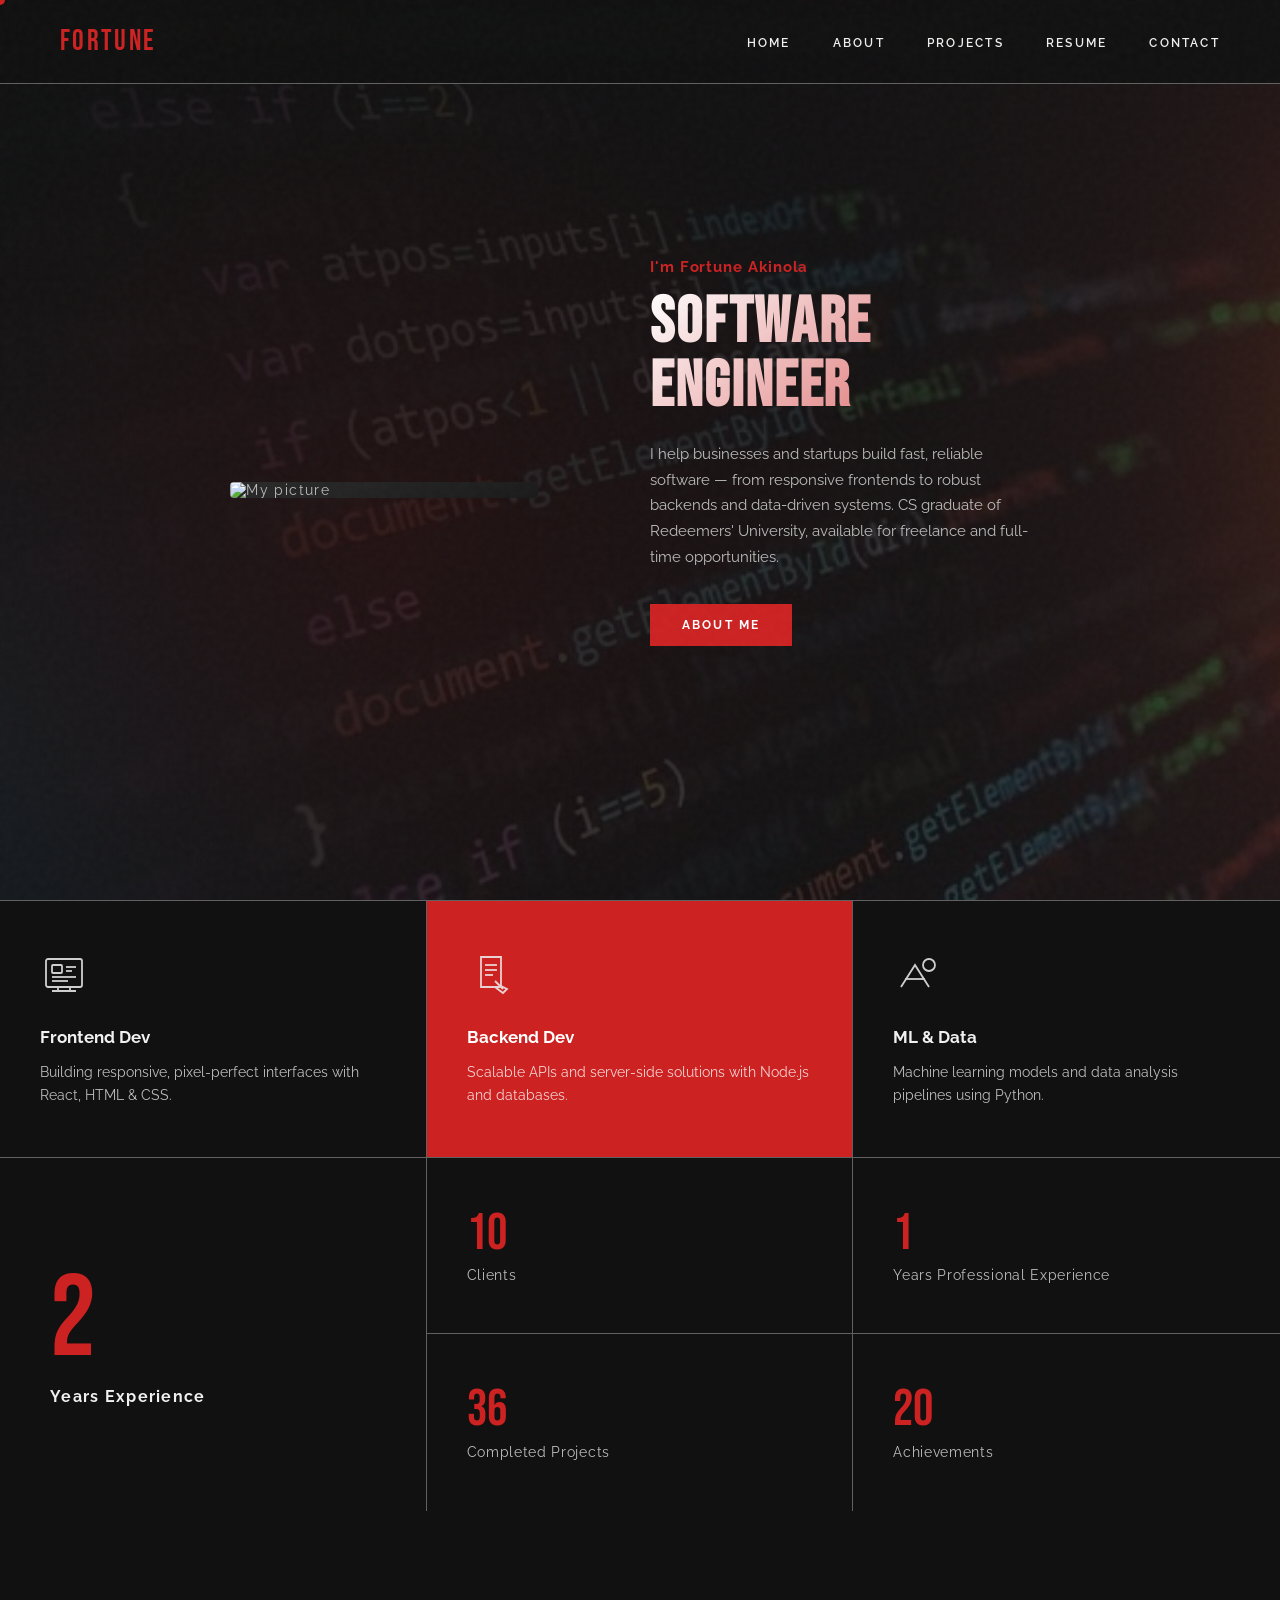
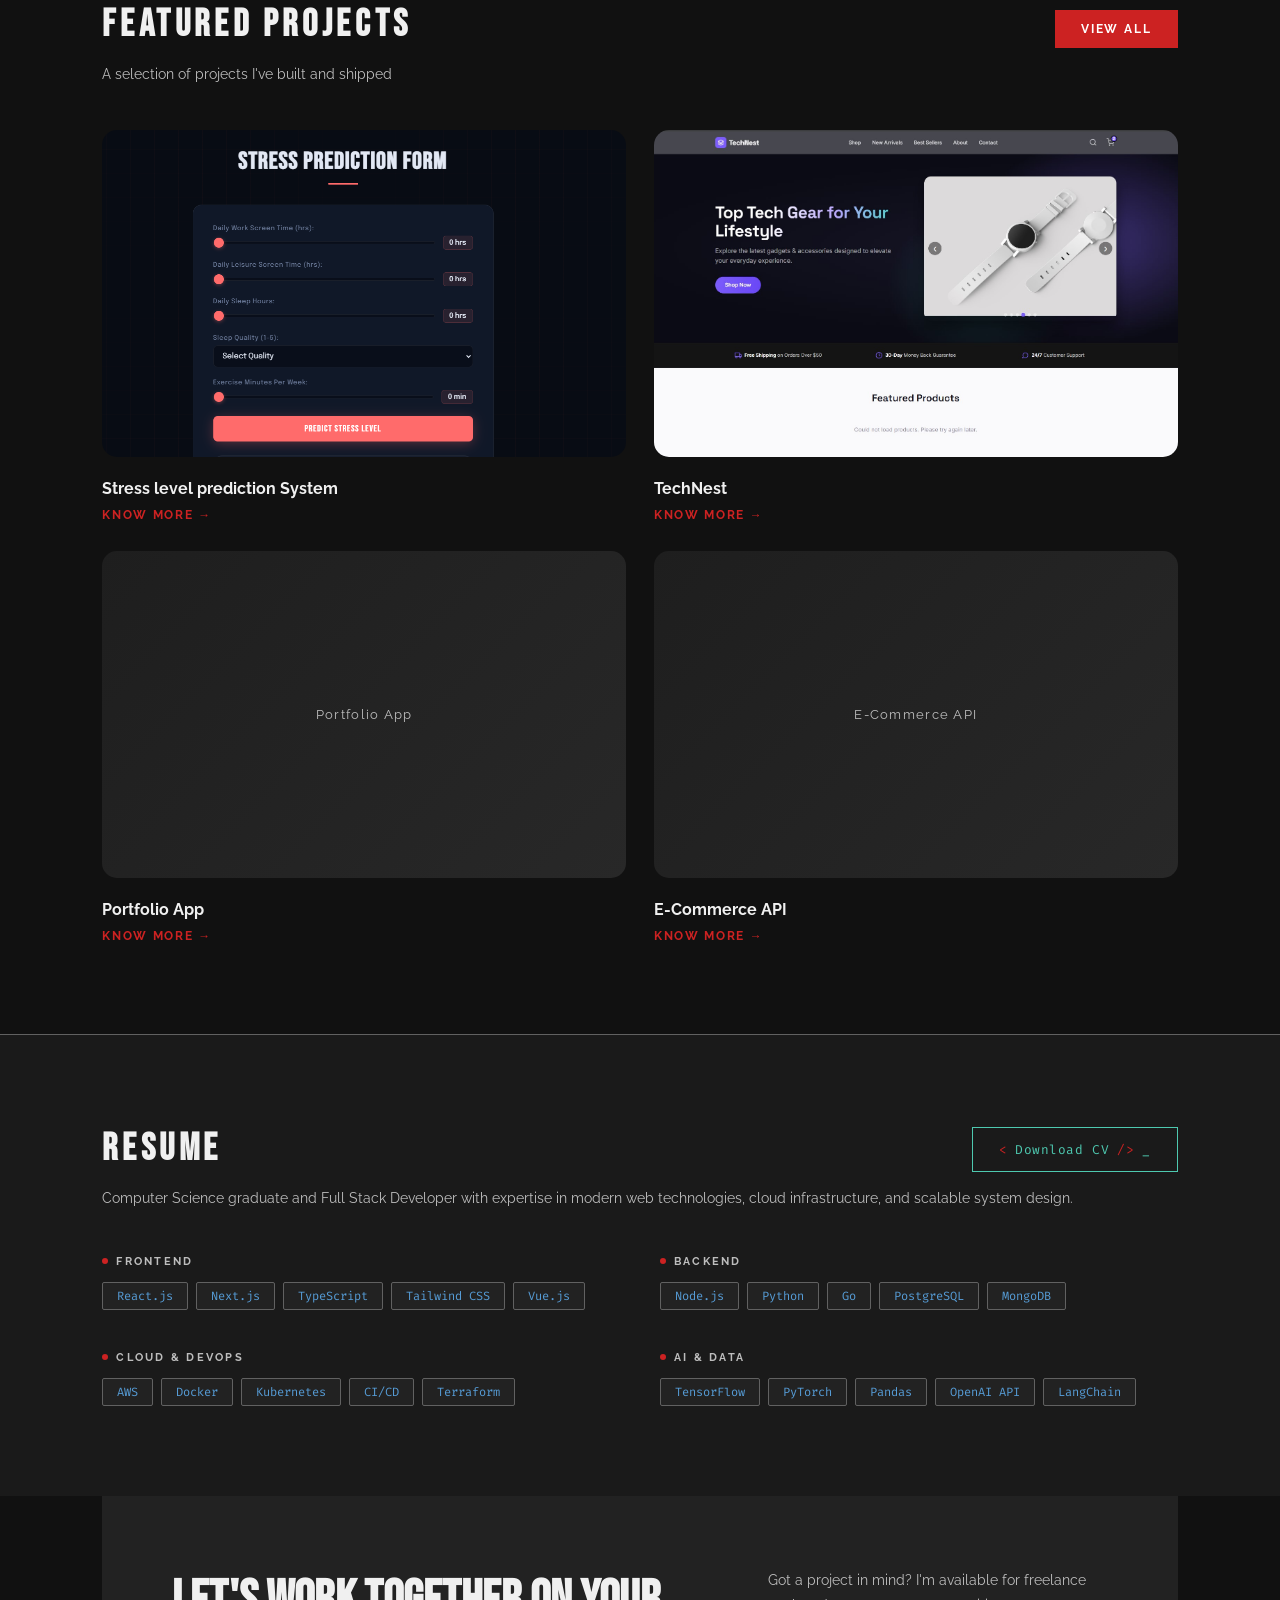
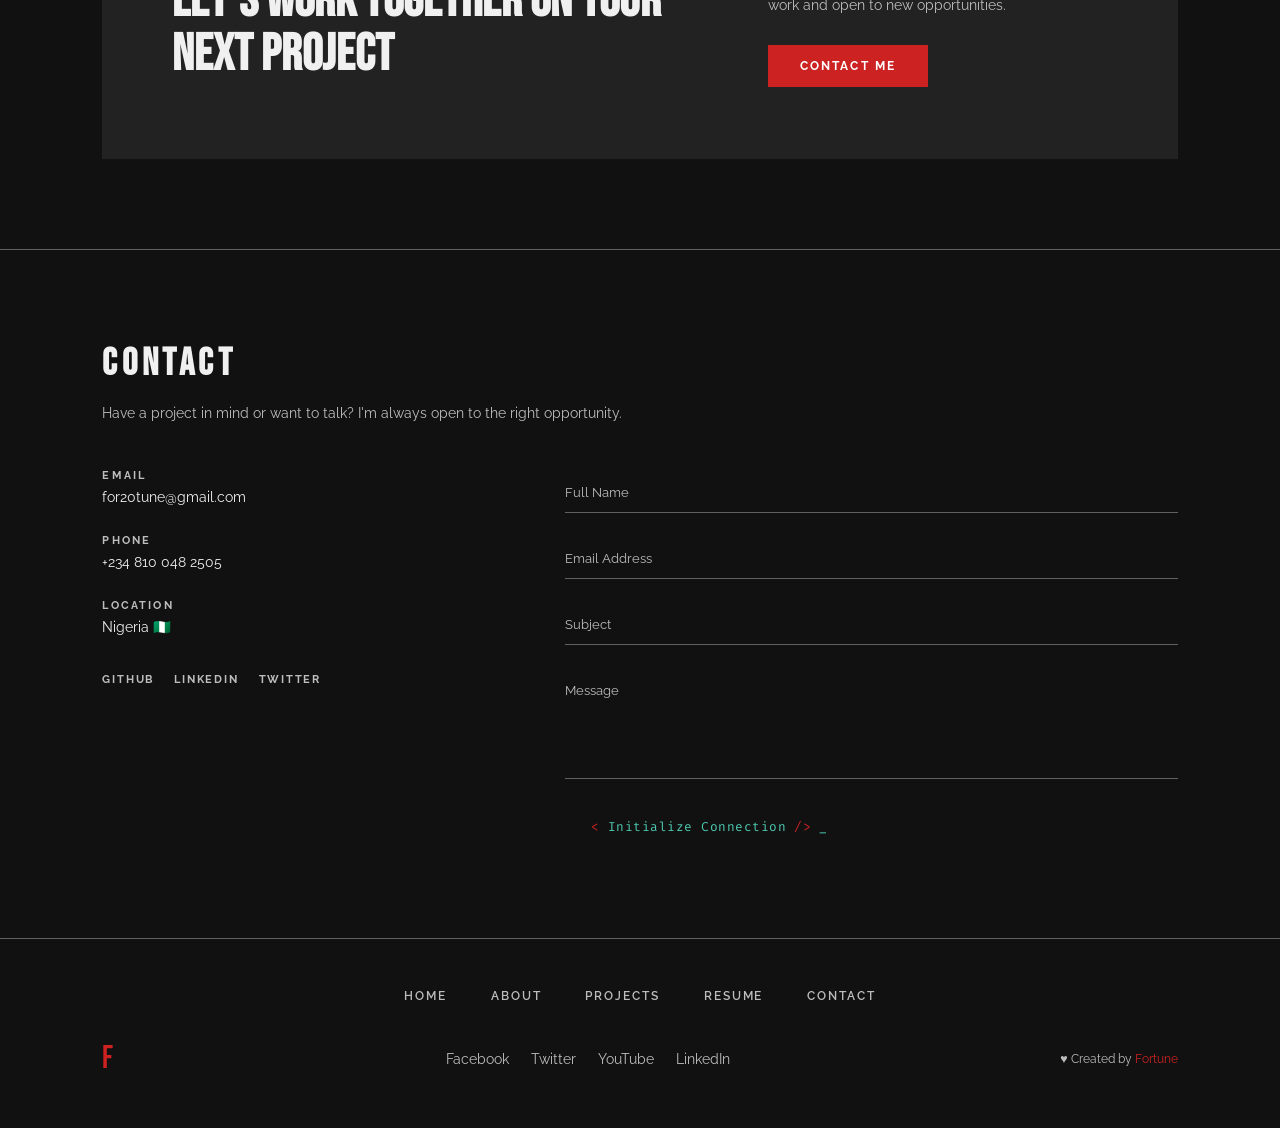
==== Fortune portfolio/index.html @ de94330f "Add files via upload" ====
<!DOCTYPE html>
<html lang="en">
<head>
<meta charset="UTF-8" />
<meta name="viewport" content="width=device-width, initial-scale=1.0"/>
<title>Fortune Akinola – Software Engineer</title>
<link href="https://fonts.googleapis.com/css2?family=Bebas+Neue&family=Raleway:wght@300;400;600;700&family=Fira+Code:wght@400;500&display=swap" rel="stylesheet"/>
<link rel="stylesheet" href="portfolio.css">
</head>
<body>
<!--
  <div id="loadingScreen">
  <div class="loader-content">
    <div class="loader-logo">FORTUNE </div>
    <div class="loader-bar-track">
      <div class="loader-bar-fill" id="loaderFill"></div>
    </div>
    <p class="loader-text" id="loaderText">...</p>
  </div>
</div> -->

<!-- CURSOR DOT -->
<div class="cursor-dot" id="cursor"></div>

<!-- SCROLL PROGRESS BAR -->
<div class="scroll-bar" id="scrollBar"></div>

<!-- NAV -->
<nav id="navbar">
  <div class="nav-logo">Fortune</div>
  <div class="nav-links">
    <a href="#home">Home</a>
    <a href="#services">About</a>
    <a href="#projects">Projects</a>
    <a href="#resume">Resume</a>
    <a href="#contact">Contact</a>
  </div>
  <button class="hamburger" id="hamburger" aria-label="Toggle menu">
    <span></span><span></span><span></span>
  </button>
</nav>

<!-- MOBILE MENU -->
<div class="mobile-menu" id="mobileMenu">
  <a href="#home" class="mobile-link">Home</a>
  <a href="#services" class="mobile-link">About</a>
  <a href="#projects" class="mobile-link">Projects</a>
  <a href="#resume" class="mobile-link">Resume</a>
  <a href="#contact" class="mobile-link">Contact</a>
</div>

<!-- HERO -->
<section id="home">
  <div class="hero-img">
    <div class="hero-placeholder"><img src="./img/3c3dfe66-4c50-41db-a8a4-126d1aa1d806.jfif" alt="My picture"></div>
  </div>
  <div class="hero-text">
    <p class="greeting">I'm Fortune Akinola</p>
    <h1>Software<br>Engineer</h1>
    <p>I help businesses and startups build fast, reliable software — from responsive frontends to robust backends and data-driven systems. 
      CS graduate of Redeemers' University, available for freelance and full-time opportunities.</p>
    <a href="#services" class="btn">About Me</a>
  </div>
</section>

<!-- SERVICES -->
<section id="services">
  <div class="service-card">
    <svg class="service-icon" viewBox="0 0 48 48" fill="none" stroke="currentColor" stroke-width="1.8">
      <rect x="6" y="8" width="36" height="28" rx="2"/>
      <rect x="12" y="14" width="10" height="8" rx="1"/>
      <line x1="26" y1="16" x2="36" y2="16"/>
      <line x1="26" y1="20" x2="32" y2="20"/>
      <line x1="12" y1="26" x2="36" y2="26"/>
      <line x1="12" y1="30" x2="28" y2="30"/>
      <path d="M18 36 L18 40 M30 36 L30 40 M12 40 L36 40"/>
    </svg>
    <p class="service-title">Frontend Dev</p>
    <p class="service-desc">Building responsive, pixel-perfect interfaces with React, HTML & CSS.</p>
  </div>
  <div class="service-card active">
    <svg class="service-icon" viewBox="0 0 48 48" fill="none" stroke="currentColor" stroke-width="1.8">
      <path d="M14 6 L34 6 L34 36 L14 36 Z"/>
      <line x1="18" y1="14" x2="30" y2="14"/>
      <line x1="18" y1="19" x2="30" y2="19"/>
      <line x1="18" y1="24" x2="26" y2="24"/>
      <path d="M28 30 L36 38 M32 34 L40 38 L36 42 L28 36"/>
    </svg>
    <p class="service-title">Backend Dev</p>
    <p class="service-desc">Scalable APIs and server-side solutions with Node.js and databases.</p>
  </div>
  <div class="service-card">
    <svg class="service-icon" viewBox="0 0 48 48" fill="none" stroke="currentColor" stroke-width="1.8">
      <path d="M8 36 L22 14 L36 36"/>
      <line x1="12" y1="28" x2="32" y2="28"/>
      <circle cx="36" cy="14" r="6"/>
    </svg>
    <p class="service-title">ML & Data</p>
    <p class="service-desc">Machine learning models and data analysis pipelines using Python.</p>
  </div>
</section>

<!-- STATS -->
<section id="stats">
  <div class="stat-big">
    <span class="num counter" data-target="3">0</span>
    <span class="label">Years Experience</span>
  </div>
  <div class="stat-grid">
    <div class="stat-item"><span class="num counter" data-target="15">0</span><p class="label">Clients</p></div>
    <div class="stat-item"><span class="num counter" data-target="2">0</span><p class="label">Years Professional Experience</p></div>
    <div class="stat-item"><span class="num counter" data-target="55">0</span><p class="label">Completed Projects</p></div>
    <div class="stat-item"><span class="num counter" data-target="30">0</span><p class="label">Achievements</p></div>
  </div>
</section>

<!-- PROJECTS -->
<section id="projects">
  <div class="section-header">
    <h2>Featured Projects</h2>
    <a href="projects.html" class="view-all">View All</a>
  </div>
  <p class="section-sub">A selection of projects I've built and shipped</p>

  <div class="projects-grid">
    <div class="project-card">
      <div class="project-thumb" data-tech="Html • CSS •Java Script• ML• FastAPI">
         <img src="./img/Stress level predictor scrren shot.png" alt="Student Stress Predictor screenshot">
      </div>
      <div class="project-info">
        <h3>Stress level prediction System</h3>
        <a href="https://stress-level-prediction-system.netlify.app/"
         class="know-more" target="_blank">Know More →</a>
      </div>
    </div>
    <div class="project-card">
      <div class="project-thumb" data-tech="Node.js • HTML • CSS • JavaScript">
        <img src="./img/Technest screenshot.jpg" alt="TechNest screenshot">
      </div>
      <div class="project-info">
        <h3>TechNest</h3>
        <a href="https://technest-website-replica.onrender.com" class="know-more" target="_blank">Know More →</a>
      </div>
    </div>
    <div class="project-card">
      <div class="project-thumb" data-tech="React • CSS • REST API">
        <div class="project-thumb-placeholder">Portfolio App</div>
      </div>
      <div class="project-info">
        <h3>Portfolio App</h3>
        <a href="#" class="know-more">Know More →</a>
      </div>
    </div>
    <div class="project-card">
      <div class="project-thumb" data-tech="Node.js • Express • SQL">
        <div class="project-thumb-placeholder">E-Commerce API</div>
      </div>
      <div class="project-info">
        <h3>E-Commerce API</h3>
        <a href="#" class="know-more">Know More →</a>
      </div>
    </div>
  </div>
</section>

<!-- RESUME -->
<section id="resume" class="reveal">
  <div class="resume-inner">
    <div class="section-header">
      <h2>Resume</h2>
      <a href="Fortune_Akinola_CV.pdf" download class="btn-code">
        <span class="code-bracket">&lt;</span>
        Download CV
        <span class="code-bracket">/&gt;</span>
        <span class="code-cursor">_</span>
      </a>
    </div>
    <p class="section-sub">Computer Science graduate and Full Stack Developer with expertise in modern web technologies, cloud infrastructure, and scalable system design.</p>

    <div class="skills-grid">
      <div class="skill-group">
        <h4 class="skill-group-label"><span class="skill-dot"></span> Frontend</h4>
        <div class="skill-tags">
          <span class="skill-tag">React.js</span>
          <span class="skill-tag">Next.js</span>
          <span class="skill-tag">TypeScript</span>
          <span class="skill-tag">Tailwind CSS</span>
          <span class="skill-tag">Vue.js</span>
        </div>
      </div>
      <div class="skill-group">
        <h4 class="skill-group-label"><span class="skill-dot"></span> Backend</h4>
        <div class="skill-tags">
          <span class="skill-tag">Node.js</span>
          <span class="skill-tag">Python</span>
          <span class="skill-tag">Go</span>
          <span class="skill-tag">PostgreSQL</span>
          <span class="skill-tag">MongoDB</span>
        </div>
      </div>
      <div class="skill-group">
        <h4 class="skill-group-label"><span class="skill-dot"></span> Cloud & DevOps</h4>
        <div class="skill-tags">
          <span class="skill-tag">AWS</span>
          <span class="skill-tag">Docker</span>
          <span class="skill-tag">Kubernetes</span>
          <span class="skill-tag">CI/CD</span>
          <span class="skill-tag">Terraform</span>
        </div>
      </div>
      <div class="skill-group">
        <h4 class="skill-group-label"><span class="skill-dot"></span> AI & Data</h4>
        <div class="skill-tags">
          <span class="skill-tag">TensorFlow</span>
          <span class="skill-tag">PyTorch</span>
          <span class="skill-tag">Pandas</span>
          <span class="skill-tag">OpenAI API</span>
          <span class="skill-tag">LangChain</span>
        </div>
      </div>
    </div>
  </div>
</section>

<!-- CTA -->
<section id="cta">
  <h2>Let's work together on your next project</h2>
  <div class="cta-right">
    <p>Got a project in mind? I'm available for freelance work and open to new opportunities.</p>
    <a href="#contact" class="btn">Contact Me</a>
  </div>
</section>

<!-- CONTACT -->
<section id="contact" class="reveal">
  <div class="contact-inner">
    <div class="section-header">
      <h2>Contact</h2>
    </div>
    <p class="section-sub">Have a project in mind or want to talk? I'm always open to the right opportunity.</p>

    <div class="contact-grid">

      <!-- Info side -->
      <div class="contact-info">
        <div class="contact-item">
          <span class="contact-label">Email</span>
          <a href="mailto:for20tune@gmail.com" class="contact-value">for20tune@gmail.com</a>
        </div>
        <div class="contact-item">
          <span class="contact-label">Phone</span>
          <a href="tel:+2348100482505" class="contact-value">+234 810 048 2505</a>
        </div>
        <div class="contact-item">
          <span class="contact-label">Location</span>
          <span class="contact-value">Nigeria 🇳🇬</span>
        </div>
        <div class="contact-socials">
          <a href="#" class="contact-social-link">GitHub</a>
          <a href="#" class="contact-social-link">LinkedIn</a>
          <a href="#" class="contact-social-link">Twitter</a>
        </div>
      </div>

      <!-- Form side -->
      <form id="contactForm" class="contact-form" action="https://formspree.io/f/YOUR_FORM_ID" method="POST">
        <div class="form-field">
          <input type="text" id="fname" name="name" placeholder=" " required />
          <label for="fname">Full Name</label>
        </div>
        <div class="form-field">
          <input type="email" id="femail" name="email" placeholder=" " required />
          <label for="femail">Email Address</label>
        </div>
        <div class="form-field">
          <input type="text" id="fsubject" name="subject" placeholder=" " required />
          <label for="fsubject">Subject</label>
        </div>
        <div class="form-field">
          <textarea id="fmessage" name="message" rows="5" placeholder=" " required></textarea>
          <label for="fmessage">Message</label>
        </div>
        <button type="submit" class="btn-code submit-btn">
          <span class="code-bracket">&lt;</span>
          Initialize Connection
          <span class="code-bracket">/&gt;</span>
          <span class="code-cursor">_</span>
        </button>
      </form>

    </div>
  </div>
</section>

<!-- FOOTER -->
<footer>
  <div class="footer-nav">
    <a href="#home">Home</a>
    <a href="#services">About</a>
    <a href="#projects">Projects</a>
    <a href="#resume">Resume</a>
    <a href="#contact">Contact</a>
  </div>
  <div class="footer-bottom">
    <div class="footer-logo">F</div>
    <div class="footer-social">
      <a href="#">Facebook</a>
      <a href="#">Twitter</a>
      <a href="#">YouTube</a>
      <a href="#">LinkedIn</a>
    </div>
    <p class="footer-credit">♥ Created by <span>Fortune</span></p>
  </div>
</footer>

<!-- BACK TO TOP -->
<button class="back-to-top" id="backToTop" aria-label="Back to top">↑</button>

<script src="portfolio.js"></script>
</body>
</html>
---- Fortune portfolio/portfolio.css ----
*, *::before, *::after { margin: 0; padding: 0; box-sizing: border-box; }

:root {
  --bg: #111111;
  --bg2: #1a1a1a;
  --bg3: #222222;
  --red: #cc2222;
  --red-hover: #e02222;
  --white: #f0f0f0;
  --muted: #bdbdbd;
  --border: #616161;
  --code-green: #4ec9b0;
}

html { scroll-behavior: smooth; overflow-x: hidden; }

body {
  background: var(--bg);
  color: var(--white);
  font-family: 'Raleway', sans-serif;
  overflow-x: hidden;
  cursor: none;
}

/* grain texture overlay */
body::before {
  content: ''; position: fixed; inset: 0; z-index: 9999;
  opacity: 0.03; pointer-events: none;
  background-image: url("data:image/svg+xml,%3Csvg viewBox='0 0 200 200' xmlns='http://www.w3.org/2000/svg'%3E%3Cfilter id='noise'%3E%3CfeTurbulence type='fractalNoise' baseFrequency='0.65' numOctaves='3' stitchTiles='stitch'/%3E%3C/filter%3E%3Crect width='100%25' height='100%25' filter='url(%23noise)'/%3E%3C/svg%3E");
}
/*
#loadingScreen {
  position: fixed; inset: 0; z-index: 99999;
  background: var(--bg);
  display: flex; align-items: center; justify-content: center;
  transition: opacity .5s ease, visibility 2s ease;
}
#loadingScreen.hidden { opacity: 0; visibility: hidden; pointer-events: none; }
.loader-content { text-align: center; }
.loader-logo { font-family: 'Bebas Neue', sans-serif; font-size: 2.4rem; color: var(--red); margin-bottom: 26px; }
.loader-cursor { animation: blink 1s step-end infinite; }
.loader-bar-track { width: 220px; height: 3px; background: var(--bg3); border: 1px solid var(--border); margin: 0 auto 14px; overflow: hidden; }
.loader-bar-fill { height: 100%; width: 0%; background: var(--red); transition: width .2s ease; }
.loader-text { font-family: 'Fira Code', monospace; font-size: .72rem; color: var(--muted); }
*/

/* CURSOR */
.cursor-dot {
  width: 10px; height: 10px;
  background: var(--red); border-radius: 50%;
  position: fixed; pointer-events: none;
  z-index: 10000; transition: transform 0.12s ease;
  transform: translate(-50%, -50%);
}

/* SCROLL PROGRESS BAR */
.scroll-bar {
  position: fixed; top: 0; left: 0; height: 3px;
  background: var(--red); width: 0%; z-index: 200;
  transition: width 0.1s linear;
}

/* NAV */
nav {
  position: fixed; top: 0; width: 100%; z-index: 100;
  display: flex; justify-content: space-between; align-items: center;
  padding: 24px 60px;
  background: rgba(17,17,17,0.95);
  backdrop-filter: blur(8px);
  border-bottom: 1px solid var(--border);
}

.nav-logo {
  font-family: 'Bebas Neue', sans-serif;
  font-size: 1.8rem; color: var(--red); letter-spacing: .08em;
  text-decoration: none;
}

.nav-links a {
  color: var(--white); text-decoration: none;
  font-size: .78rem; letter-spacing: .18em; text-transform: uppercase;
  margin-left: 38px; font-weight: 600;
  transition: color .2s;
}
.nav-links a:hover { color: var(--red); }

.hamburger {
  display: none; flex-direction: column; gap: 5px;
  background: none; border: none; cursor: pointer; padding: 4px;
}
.hamburger span {
  display: block; width: 24px; height: 2px;
  background: var(--white); transition: all .3s;
}
.hamburger.open span:nth-child(1) { transform: rotate(45deg) translate(5px, 5px); }
.hamburger.open span:nth-child(2) { opacity: 0; }
.hamburger.open span:nth-child(3) { transform: rotate(-45deg) translate(5px, -5px); }

/* MOBILE MENU */
.mobile-menu {
  position: fixed; top: 72px; left: 0; width: 100%;
  background: rgba(17,17,17,.98); z-index: 99;
  display: flex; flex-direction: column; align-items: center;
  gap: 0; max-height: 0; overflow: hidden;
  transition: max-height .4s ease;
}
.mobile-menu.open { max-height: 360px; }
.mobile-link {
  color: var(--white); text-decoration: none;
  font-size: .85rem; letter-spacing: .18em; text-transform: uppercase;
  font-weight: 600; padding: 18px 0; width: 100%; text-align: center;
  border-bottom: 1px solid var(--border);
  transition: color .2s, background .2s;
}
.mobile-link:hover { color: var(--red); background: var(--bg2); }

/* HERO */
#home {
  min-height: 100vh;
  display: grid; grid-template-columns: 1fr 1fr;
  align-items: center; padding: 0 10%;
  position: relative; overflow: hidden;
  background-image:
    linear-gradient(120deg, rgba(17,17,17,.97) 0%, rgba(17,17,17,.9) 45%, rgba(17,17,17,.75) 100%),
    url("./img/code-bg.jpg");
  background-size: cover;
  background-position: center;
}
#home::before {
  content: ''; position: absolute; inset: 0;
  background: radial-gradient(ellipse 60% 80% at 30% 60%, rgba(180,20,20,.1) 0%, transparent 70%);
  pointer-events: none;
}

.hero-img {
  display: flex; justify-content: center; align-items: flex-end;
  padding-top: 80px;
}
.hero-placeholder {
  width: min(520px, 60%);
  margin: 0 auto;
  max-width: 100%;
  background: linear-gradient(160deg, #2a2a2a 0%, #1a1a1a 100%);
  border-radius: 4px;
  display: flex; align-items: center; justify-content: center;
  color: var(--muted); font-size: .85rem; letter-spacing: .1em;
  animation: fadeUp .9s ease both;
  overflow: hidden;
}
.hero-placeholder img {
  width: 100%; height: 100%; object-fit: cover; display: block;
}

.hero-text { padding-left: 10px; animation: fadeUp .9s .15s ease both; }
.hero-text .greeting {
  color: var(--red); font-size: .95rem; font-weight: 700;
  letter-spacing: .06em; margin-bottom: 10px;
}
.hero-text h1 {
  font-family: 'Bebas Neue', sans-serif;
  font-size: clamp(3rem, 5vw, 4.8rem);
  line-height: 1; letter-spacing: .03em; margin-bottom: 22px;
  background: linear-gradient(135deg, #fff 0%, #cc2222 100%);
  -webkit-background-clip: text;
  -webkit-text-fill-color: transparent;
  background-clip: text;
}
.hero-text p {
  color: var(--muted); font-size: .92rem; line-height: 1.75;
  max-width: 380px; margin-bottom: 34px;
}
.btn {
  display: inline-block; background: var(--red); color: #fff;
  padding: 14px 32px; font-size: .75rem;
  letter-spacing: .18em; text-transform: uppercase;
  text-decoration: none; font-weight: 700;
  transition: background .2s, transform .15s;
}
.btn:hover { background: var(--red-hover); transform: translateY(-2px); }

/* SERVICES */
#services {
  display: grid; grid-template-columns: repeat(3, 1fr);
  border-top: 1px solid var(--border);
}
.service-card {
  padding: 50px 40px; border-right: 1px solid var(--border);
  transition: background .25s; cursor: default;
}
.service-card:last-child { border-right: none; }
.service-card.active, .service-card:hover { background: var(--red); }
.service-card.active .service-title,
.service-card:hover .service-title { color: #fff; }
.service-card.active .service-desc,
.service-card:hover .service-desc { color: rgba(255,255,255,.8); }
.service-icon { width: 48px; height: 48px; margin-bottom: 24px; opacity: .85; }
.service-title { font-weight: 700; font-size: 1.05rem; margin-bottom: 14px; }
.service-desc { color: var(--muted); font-size: .85rem; line-height: 1.7; }

/* STATS */
#stats {
  display: grid; grid-template-columns: 1fr 2fr;
  border-top: 1px solid var(--border);
}
.stat-big {
  padding: 70px 50px;
  display: flex; flex-direction: column; justify-content: center;
  border-right: 1px solid var(--border);
}
.stat-big .num {
  font-family: 'Bebas Neue', sans-serif;
  font-size: clamp(5rem, 9vw, 8rem);
  color: var(--red); line-height: 1;
}
.stat-big .label { font-size: 1rem; font-weight: 700; letter-spacing: .08em; margin-top: 8px; }
.stat-grid {
  display: grid; grid-template-columns: 1fr 1fr;
  grid-template-rows: 1fr 1fr;
}
.stat-item {
  padding: 50px 40px;
  border-bottom: 1px solid var(--border);
  border-right: 1px solid var(--border);
}
.stat-item:nth-child(2n) { border-right: none; }
.stat-item:nth-child(3), .stat-item:nth-child(4) { border-bottom: none; }
.stat-item .num {
  font-family: 'Bebas Neue', sans-serif;
  font-size: clamp(2.5rem, 4vw, 3.8rem);
  color: var(--red); line-height: 1;
}
.stat-item .label { font-size: .85rem; color: var(--muted); margin-top: 8px; letter-spacing: .05em; }

/* PROJECTS */
#projects { padding: 90px 8%; }
.section-header {
  display: flex; justify-content: space-between; align-items: flex-end;
  margin-bottom: 18px;
}
.section-header h2 {
  font-family: 'Bebas Neue', sans-serif;
  font-size: clamp(1.8rem, 3vw, 2.6rem); letter-spacing: .12em;
}
.section-sub { color: var(--muted); font-size: .88rem; margin-bottom: 48px; }
.view-all {
  display: inline-block; background: var(--red); color: #fff;
  padding: 12px 26px; font-size: .72rem;
  letter-spacing: .16em; text-transform: uppercase;
  text-decoration: none; font-weight: 700; transition: background .2s;
}
.view-all:hover { background: var(--red-hover); }

.projects-grid { display: grid; grid-template-columns: 1fr 1fr; gap: 28px; }
.project-card { cursor: pointer; 
}
.project-thumb {
  width: 100%; aspect-ratio: 16/10; overflow: hidden;
  background: var(--bg3);
  display: flex; align-items: center; justify-content: center;
  position: relative;
  border-radius: 15px;
}
.project-thumb img { width: 100%; height: 100%; object-fit: cover; transition: transform .4s; }
.project-card:hover .project-thumb img { transform: scale(1.04); }
.project-thumb-placeholder {
  width: 100%; height: 100%;
  display: flex; align-items: center; justify-content: center;
  color: var(--muted); font-size: .8rem; letter-spacing: .1em;
  background: linear-gradient(135deg, #1e1e1e 0%, #282828 100%);
  
}
.project-thumb::after {
  content: attr(data-tech);
  position: absolute; inset: 0;
  background: rgba(214, 59, 59, 0.409);
  display: flex; align-items: center; justify-content: center;
  opacity:0; transition: opacity 0.3s;
  color: white; font-size: 0.85rem; letter-spacing: 0.1em; font-weight: 600;
}
.project-card:hover .project-thumb::after { opacity: 1; }
.project-info { padding: 22px 0 0; }
.project-info h3 { font-size: 1rem; font-weight: 700; margin-bottom: 6px; }
.know-more {
  display: inline-flex; align-items: center; gap: 6px;
  color: var(--red); font-size: .75rem;
  letter-spacing: .14em; text-transform: uppercase;
  font-weight: 700; text-decoration: none; transition: gap .2s;
}
.know-more:hover { gap: 10px; }

/* ===== RESUME ===== */
#resume {
  padding: 90px 8%;
  border-top: 1px solid var(--border);
  background: var(--bg2);
}
.resume-inner {}

.skills-grid {
  display: grid; grid-template-columns: 1fr 1fr;
  gap: 40px;
}

.skill-group-label {
  font-size: .7rem; letter-spacing: .2em; text-transform: uppercase;
  color: var(--muted); font-weight: 700;
  margin-bottom: 14px;
  display: flex; align-items: center; gap: 8px;
}
.skill-dot {
  width: 6px; height: 6px;
  background: var(--red); border-radius: 50%;
  display: inline-block; flex-shrink: 0;
}

.skill-tags { display: flex; flex-wrap: wrap; gap: 8px; }
.skill-tag {
  padding: 5px 14px;
  background: var(--bg3);
  border: 1px solid var(--border);
  border-radius: 2px;
  font-family: 'Fira Code', monospace;
  font-size: .75rem; color: #569cd6;
  transition: border-color .2s, color .2s;
}
.skill-tag:hover { border-color: var(--red); color: var(--white); }

/* CODE BUTTON (shared by resume + contact form) */
.btn-code {
  display: inline-flex; align-items: center; gap: 8px;
  padding: 13px 26px;
  border: 1.5px solid var(--code-green);
  color: var(--code-green);
  background: none;
  font-family: 'Fira Code', monospace;
  font-size: .8rem; letter-spacing: .04em;
  cursor: pointer;
  transition: background .2s, transform .15s;
  text-decoration: none;
}
.btn-code:hover { background: rgba(78,201,176,.08); transform: translateY(-2px); }
.code-bracket { color: var(--red); }
.code-cursor { animation: blink 1s infinite; }
@keyframes blink { 0%,100%{opacity:1} 50%{opacity:0} }

/* CTA */
#cta {
  margin: 0 8% 90px; background: var(--bg3);
  padding: 72px 70px;
  display: flex; justify-content: space-between; align-items: center; gap: 40px;
}
#cta h2 {
  font-family: 'Bebas Neue', sans-serif;
  font-size: clamp(2rem, 4vw, 3.4rem); line-height: 1.05; max-width: 520px;
}
.cta-right { flex-shrink: 0; }
.cta-right p { color: var(--muted); font-size: .88rem; line-height: 1.75; max-width: 340px; margin-bottom: 28px; }

/* ===== CONTACT ===== */
#contact {
  padding: 90px 8%;
  border-top: 1px solid var(--border);
}
.contact-inner {}

.contact-grid {
  display: grid; grid-template-columns: 1fr 1.6fr;
  gap: 80px; align-items: start;
}

/* Info column */
.contact-item { margin-bottom: 28px; }
.contact-label {
  display: block; font-size: .68rem;
  letter-spacing: .2em; text-transform: uppercase;
  color: var(--muted); margin-bottom: 5px; font-weight: 700;
}
.contact-value {
  font-size: .9rem; color: var(--white); text-decoration: none;
  transition: color .2s;
}
a.contact-value:hover { color: var(--red); }

.contact-socials { display: flex; gap: 20px; margin-top: 36px; }
.contact-social-link {
  font-size: .7rem; letter-spacing: .16em; text-transform: uppercase;
  font-weight: 700; color: var(--muted); text-decoration: none;
  transition: color .2s;
}
.contact-social-link:hover { color: var(--red); }

/* Form */
.contact-form { display: flex; flex-direction: column; gap: 22px; }

.form-field { position: relative; }

.form-field input,
.form-field textarea {
  width: 100%; padding: 16px 0 10px;
  background: none;
  border: none; border-bottom: 1px solid var(--border);
  color: var(--white); font-family: 'Raleway', sans-serif;
  font-size: .9rem; outline: none; resize: none;
  transition: border-color .3s;
}
.form-field input:focus,
.form-field textarea:focus { border-color: var(--red); }

.form-field label {
  position: absolute; left: 0; top: 16px;
  font-size: .82rem; color: var(--muted);
  pointer-events: none;
  transition: top .2s, font-size .2s, color .2s;
}
.form-field input:focus ~ label,
.form-field input:not(:placeholder-shown) ~ label,
.form-field textarea:focus ~ label,
.form-field textarea:not(:placeholder-shown) ~ label {
  top: 0; font-size: .62rem;
  letter-spacing: .16em; text-transform: uppercase;
  color: var(--red);
}

.submit-btn { align-self: flex-start; border: none; }

/* FOOTER */
footer { border-top: 1px solid var(--border); padding: 50px 8%; }
.footer-nav {
  display: flex; justify-content: center; gap: 44px; margin-bottom: 36px;
}
.footer-nav a {
  color: var(--muted); text-decoration: none;
  font-size: .75rem; letter-spacing: .16em; text-transform: uppercase;
  font-weight: 600; transition: color .2s;
}
.footer-nav a:hover { color: var(--white); }
.footer-bottom { display: flex; justify-content: space-between; align-items: center; }
.footer-logo {
  font-family: 'Bebas Neue', sans-serif;
  font-size: 2rem; letter-spacing: .08em; color: var(--red);
}
.footer-social { display: flex; gap: 22px; }
.footer-social a {
  color: var(--muted); font-size: .85rem; text-decoration: none; transition: color .2s;
}
.footer-social a:hover { color: var(--white); }
.footer-credit { color: var(--muted); font-size: .78rem; }
.footer-credit span { color: var(--red); }

/* BACK TO TOP */
.back-to-top {
  position: fixed; bottom: 32px; right: 32px;
  width: 44px; height: 44px; background: var(--red); color: #fff;
  border: none; font-size: 1.2rem; cursor: pointer;
  display: flex; align-items: center; justify-content: center;
  opacity: 0; pointer-events: none;
  transition: opacity .3s, transform .2s;
  z-index: 500;
}
.back-to-top.visible { opacity: 1; pointer-events: all; }
.back-to-top:hover { transform: translateY(-4px); }

/* SCROLL REVEAL */
.reveal { opacity: 0; transform: translateY(40px); transition: opacity 0.8s ease, transform 0.8s ease; }
.reveal.visible { opacity: 1; transform: translateY(0); }

/* ANIMATIONS */
@keyframes fadeUp {
  from { opacity: 0; transform: translateY(30px); }
  to   { opacity: 1; transform: translateY(0); }
}

/* RESPONSIVE */
@media (max-width: 900px) {
  #home { grid-template-columns: 1fr; padding: 120px 6% 60px; text-align: center; }
  .hero-img { order: -1; }
  .hero-placeholder { width: min(220px, 60%); margin: 0 auto; }
  .hero-text { padding-left: 0; display: flex; flex-direction: column; align-items: center; }
  #services { grid-template-columns: 1fr; }
  .service-card { border-right: none; border-bottom: 1px solid var(--border); }
  #stats { grid-template-columns: 1fr; }
  .stat-big { border-right: none; border-bottom: 1px solid var(--border); }
  .projects-grid { grid-template-columns: 1fr; }
  #cta { flex-direction: column; text-align: center; margin: 0 0 60px; }
  .skills-grid { grid-template-columns: 1fr; }
  .contact-grid { grid-template-columns: 1fr; gap: 48px; }
  nav { padding: 20px 24px; }
  .nav-links { display: none; }
  .hamburger { display: flex; }
  body { cursor: auto; }
  .cursor-dot { display: none; }
}
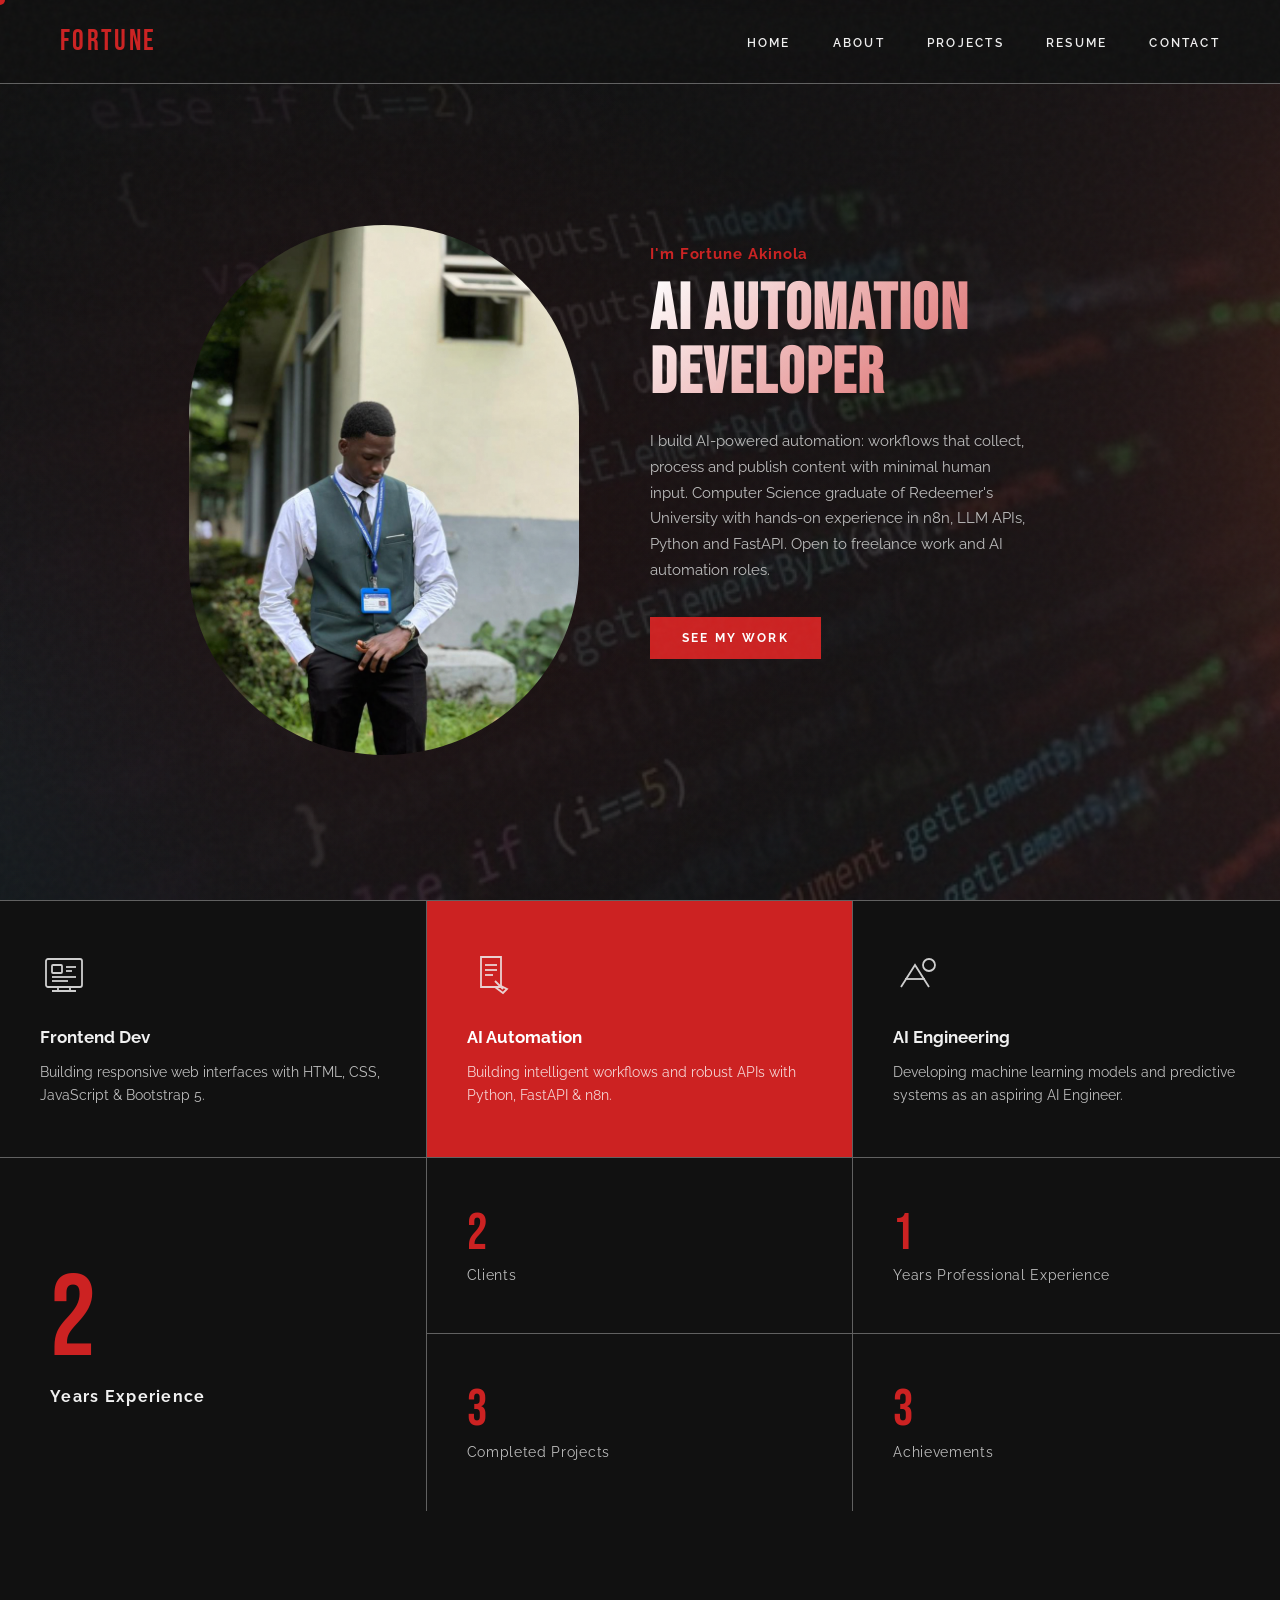
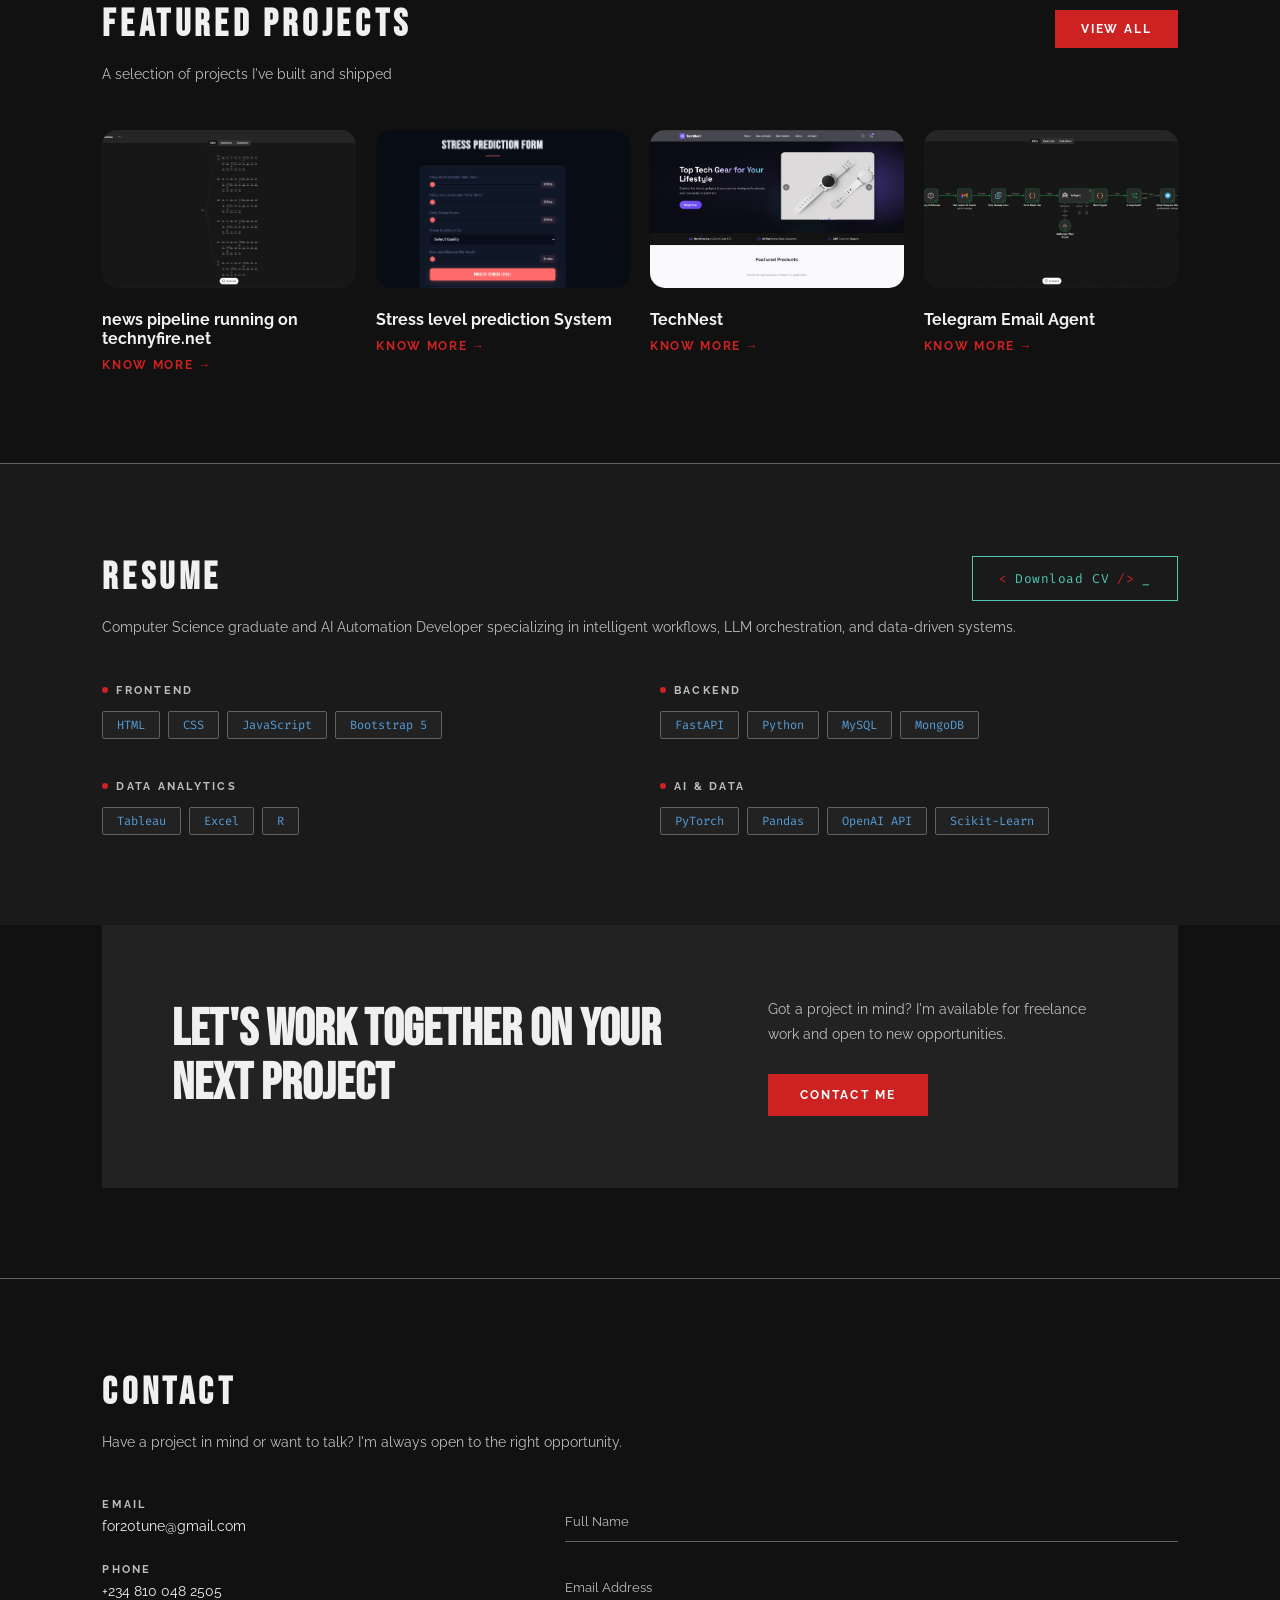
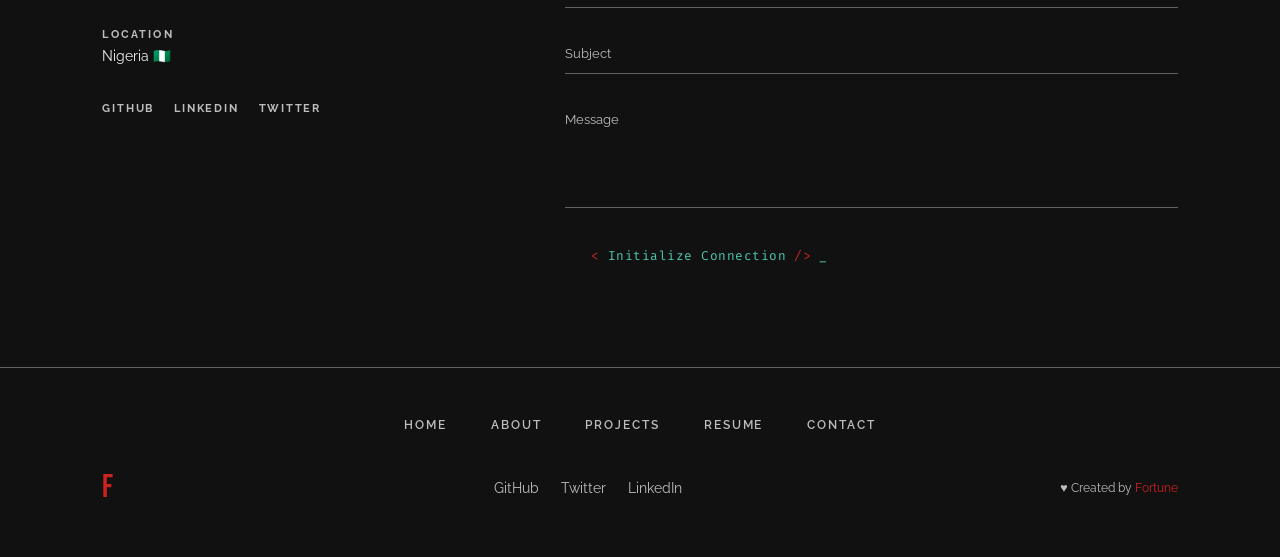
==== commit bd02e292: "Add files via upload" ====
--- a/Fortune portfolio/index.html
+++ b/Fortune portfolio/index.html
@@ -56,10 +56,9 @@
   </div>
   <div class="hero-text">
     <p class="greeting">I'm Fortune Akinola</p>
-    <h1>Software<br>Engineer</h1>
-    <p>I help businesses and startups build fast, reliable software — from responsive frontends to robust backends and data-driven systems. 
-      CS graduate of Redeemers' University, available for freelance and full-time opportunities.</p>
-    <a href="#services" class="btn">About Me</a>
+    <h1>AI AUTOMATION<br>DEVELOPER</h1>
+    <p>I build AI-powered automation: workflows that collect, process and publish content with minimal human input. Computer Science graduate of Redeemer's University with hands-on experience in n8n, LLM APIs, Python and FastAPI. Open to freelance work and AI automation roles.</p>
+    <a href="projects.html" class="btn">See My Work</a>
   </div>
 </section>
 
@@ -76,7 +75,7 @@
       <path d="M18 36 L18 40 M30 36 L30 40 M12 40 L36 40"/>
     </svg>
     <p class="service-title">Frontend Dev</p>
-    <p class="service-desc">Building responsive, pixel-perfect interfaces with React, HTML & CSS.</p>
+    <p class="service-desc">Building responsive web interfaces with HTML, CSS, JavaScript & Bootstrap 5.</p>
   </div>
   <div class="service-card active">
     <svg class="service-icon" viewBox="0 0 48 48" fill="none" stroke="currentColor" stroke-width="1.8">
@@ -86,8 +85,8 @@
       <line x1="18" y1="24" x2="26" y2="24"/>
       <path d="M28 30 L36 38 M32 34 L40 38 L36 42 L28 36"/>
     </svg>
-    <p class="service-title">Backend Dev</p>
-    <p class="service-desc">Scalable APIs and server-side solutions with Node.js and databases.</p>
+    <p class="service-title">AI Automation</p>
+    <p class="service-desc">Building intelligent workflows and robust APIs with Python, FastAPI & n8n.</p>
   </div>
   <div class="service-card">
     <svg class="service-icon" viewBox="0 0 48 48" fill="none" stroke="currentColor" stroke-width="1.8">
@@ -95,8 +94,8 @@
       <line x1="12" y1="28" x2="32" y2="28"/>
       <circle cx="36" cy="14" r="6"/>
     </svg>
-    <p class="service-title">ML & Data</p>
-    <p class="service-desc">Machine learning models and data analysis pipelines using Python.</p>
+    <p class="service-title">AI Engineering</p>
+    <p class="service-desc">Developing machine learning models and predictive systems as an aspiring AI Engineer.</p>
   </div>
 </section>
 
@@ -107,10 +106,10 @@
     <span class="label">Years Experience</span>
   </div>
   <div class="stat-grid">
-    <div class="stat-item"><span class="num counter" data-target="15">0</span><p class="label">Clients</p></div>
+    <div class="stat-item"><span class="num counter" data-target="3">0</span><p class="label">Clients</p></div>
     <div class="stat-item"><span class="num counter" data-target="2">0</span><p class="label">Years Professional Experience</p></div>
-    <div class="stat-item"><span class="num counter" data-target="55">0</span><p class="label">Completed Projects</p></div>
-    <div class="stat-item"><span class="num counter" data-target="30">0</span><p class="label">Achievements</p></div>
+    <div class="stat-item"><span class="num counter" data-target="6">0</span><p class="label">Completed Projects</p></div>
+    <div class="stat-item"><span class="num counter" data-target="5">0</span><p class="label">Achievements</p></div>
   </div>
 </section>
 
@@ -123,6 +122,17 @@
   <p class="section-sub">A selection of projects I've built and shipped</p>
 
   <div class="projects-grid">
+
+    <div class="project-card">
+      <div class="project-thumb" data-tech="n8n • OpenAI API • Python">
+        <img src="./img/Technyfire workflow.jpg" alt="n8n Blog Automation Workflow">
+      </div>
+      <div class="project-info">
+        <h3>news pipeline running on technyfire.net</h3>
+        <a href="https://github.com/For2otune/Blog-post-n8n-Automation" class="know-more" target="_blank">Know More →</a>
+      </div>
+    </div>
+
     <div class="project-card">
       <div class="project-thumb" data-tech="Html • CSS •Java Script• ML• FastAPI">
          <img src="./img/Stress level predictor scrren shot.png" alt="Student Stress Predictor screenshot">
@@ -133,8 +143,9 @@
          class="know-more" target="_blank">Know More →</a>
       </div>
     </div>
+
     <div class="project-card">
-      <div class="project-thumb" data-tech="Node.js • HTML • CSS • JavaScript">
+      <div class="project-thumb" data-tech="HTML • CSS • JavaScript • Bootstrap 5">
         <img src="./img/Technest screenshot.jpg" alt="TechNest screenshot">
       </div>
       <div class="project-info">
@@ -142,24 +153,17 @@
         <a href="https://technest-website-replica.onrender.com" class="know-more" target="_blank">Know More →</a>
       </div>
     </div>
+
     <div class="project-card">
-      <div class="project-thumb" data-tech="React • CSS • REST API">
-        <div class="project-thumb-placeholder">Portfolio App</div>
+      <div class="project-thumb" data-tech="JavaScript • n8n • Claude AI">
+        <img src="./img/Email agent.jpg" alt="Email_agent screenshot">
       </div>
       <div class="project-info">
-        <h3>Portfolio App</h3>
+        <h3>Telegram Email Agent</h3>
         <a href="#" class="know-more">Know More →</a>
       </div>
     </div>
-    <div class="project-card">
-      <div class="project-thumb" data-tech="Node.js • Express • SQL">
-        <div class="project-thumb-placeholder">E-Commerce API</div>
-      </div>
-      <div class="project-info">
-        <h3>E-Commerce API</h3>
-        <a href="#" class="know-more">Know More →</a>
-      </div>
-    </div>
+
   </div>
 </section>
 
@@ -175,47 +179,42 @@
         <span class="code-cursor">_</span>
       </a>
     </div>
-    <p class="section-sub">Computer Science graduate and Full Stack Developer with expertise in modern web technologies, cloud infrastructure, and scalable system design.</p>
+    <p class="section-sub">Computer Science graduate and AI Automation Developer specializing in intelligent workflows, LLM orchestration, and data-driven systems.</p>
 
     <div class="skills-grid">
       <div class="skill-group">
         <h4 class="skill-group-label"><span class="skill-dot"></span> Frontend</h4>
         <div class="skill-tags">
-          <span class="skill-tag">React.js</span>
-          <span class="skill-tag">Next.js</span>
-          <span class="skill-tag">TypeScript</span>
-          <span class="skill-tag">Tailwind CSS</span>
-          <span class="skill-tag">Vue.js</span>
+          <span class="skill-tag">HTML</span>
+          <span class="skill-tag">CSS</span>
+          <span class="skill-tag">JavaScript</span>
+          <span class="skill-tag">Bootstrap 5</span>
         </div>
       </div>
       <div class="skill-group">
         <h4 class="skill-group-label"><span class="skill-dot"></span> Backend</h4>
         <div class="skill-tags">
-          <span class="skill-tag">Node.js</span>
+          <span class="skill-tag">FastAPI</span>
           <span class="skill-tag">Python</span>
-          <span class="skill-tag">Go</span>
-          <span class="skill-tag">PostgreSQL</span>
+          <span class="skill-tag">MySQL</span>
           <span class="skill-tag">MongoDB</span>
         </div>
       </div>
       <div class="skill-group">
-        <h4 class="skill-group-label"><span class="skill-dot"></span> Cloud & DevOps</h4>
+        <h4 class="skill-group-label"><span class="skill-dot"></span> Data Analytics</h4>
         <div class="skill-tags">
-          <span class="skill-tag">AWS</span>
-          <span class="skill-tag">Docker</span>
-          <span class="skill-tag">Kubernetes</span>
-          <span class="skill-tag">CI/CD</span>
-          <span class="skill-tag">Terraform</span>
+          <span class="skill-tag">Tableau</span>
+          <span class="skill-tag">Excel</span>
+          <span class="skill-tag">R</span>
         </div>
       </div>
       <div class="skill-group">
         <h4 class="skill-group-label"><span class="skill-dot"></span> AI & Data</h4>
         <div class="skill-tags">
-          <span class="skill-tag">TensorFlow</span>
           <span class="skill-tag">PyTorch</span>
           <span class="skill-tag">Pandas</span>
           <span class="skill-tag">OpenAI API</span>
-          <span class="skill-tag">LangChain</span>
+          <span class="skill-tag">Scikit-Learn</span>
         </div>
       </div>
     </div>
@@ -256,14 +255,14 @@
           <span class="contact-value">Nigeria 🇳🇬</span>
         </div>
         <div class="contact-socials">
-          <a href="#" class="contact-social-link">GitHub</a>
-          <a href="#" class="contact-social-link">LinkedIn</a>
-          <a href="#" class="contact-social-link">Twitter</a>
+          <a href="https://github.com/For2otune" target="_blank" class="contact-social-link">GitHub</a>
+          <a href="https://www.linkedin.com/in/fortune-akinola-219550309" target="_blank" class="contact-social-link">LinkedIn</a>
+          <a href="https://x.com/iAmFxrtune" target="_blank" class="contact-social-link">Twitter</a>
         </div>
       </div>
 
       <!-- Form side -->
-      <form id="contactForm" class="contact-form" action="https://formspree.io/f/YOUR_FORM_ID" method="POST">
+      <form id="contactForm" class="contact-form" action="https://formspree.io/f/mdeebgdl" method="POST">
         <div class="form-field">
           <input type="text" id="fname" name="name" placeholder=" " required />
           <label for="fname">Full Name</label>
@@ -304,10 +303,9 @@
   <div class="footer-bottom">
     <div class="footer-logo">F</div>
     <div class="footer-social">
-      <a href="#">Facebook</a>
-      <a href="#">Twitter</a>
-      <a href="#">YouTube</a>
-      <a href="#">LinkedIn</a>
+      <a href="https://github.com/For2otune" target="_blank">GitHub</a>
+      <a href="https://x.com/iAmFxrtune" target="_blank">Twitter</a>
+      <a href="https://www.linkedin.com/in/fortune-akinola-219550309" target="_blank">LinkedIn</a>
     </div>
     <p class="footer-credit">♥ Created by <span>Fortune</span></p>
   </div>
--- a/Fortune portfolio/portfolio.css
+++ b/Fortune portfolio/portfolio.css
@@ -1,4 +1,10 @@
-*, *::before, *::after { margin: 0; padding: 0; box-sizing: border-box; }
+/* CUSTOM SCROLLBAR */
+::-webkit-scrollbar { width: 8px; }
+::-webkit-scrollbar-track { background: var(--bg); }
+::-webkit-scrollbar-thumb { background: var(--bg3); border-radius: 4px; border: 2px solid var(--bg); }
+::-webkit-scrollbar-thumb:hover { background: var(--red); }
+
+*, *::before, *::after { margin: 0; padding: 0; box-sizing: border-box; transition: background-color 0.3s ease, border-color 0.3s ease; }
 
 :root {
   --bg: #111111;
@@ -137,11 +143,12 @@
   padding-top: 80px;
 }
 .hero-placeholder {
-  width: min(520px, 60%);
+  width: 390px;
+  height: 530px;
   margin: 0 auto;
   max-width: 100%;
   background: linear-gradient(160deg, #2a2a2a 0%, #1a1a1a 100%);
-  border-radius: 4px;
+  border-radius: 50% / 36%;
   display: flex; align-items: center; justify-content: center;
   color: var(--muted); font-size: .85rem; letter-spacing: .1em;
   animation: fadeUp .9s ease both;
@@ -250,9 +257,9 @@
 }
 .view-all:hover { background: var(--red-hover); }
 
-.projects-grid { display: grid; grid-template-columns: 1fr 1fr; gap: 28px; }
-.project-card { cursor: pointer; 
-}
+.projects-grid { display: grid; grid-template-columns: repeat(4, 1fr); gap: 20px; }
+.project-card { cursor: pointer; transition: transform 0.35s cubic-bezier(0.16, 1, 0.3, 1); }
+.project-card:hover { transform: translateY(-6px); }
 .project-thumb {
   width: 100%; aspect-ratio: 16/10; overflow: hidden;
   background: var(--bg3);
@@ -474,7 +481,7 @@
 @media (max-width: 900px) {
   #home { grid-template-columns: 1fr; padding: 120px 6% 60px; text-align: center; }
   .hero-img { order: -1; }
-  .hero-placeholder { width: min(220px, 60%); margin: 0 auto; }
+  .hero-placeholder { width: min(280px, 80%); height: 380px; margin: 0 auto; border-radius: 50% / 38%; }
   .hero-text { padding-left: 0; display: flex; flex-direction: column; align-items: center; }
   #services { grid-template-columns: 1fr; }
   .service-card { border-right: none; border-bottom: 1px solid var(--border); }
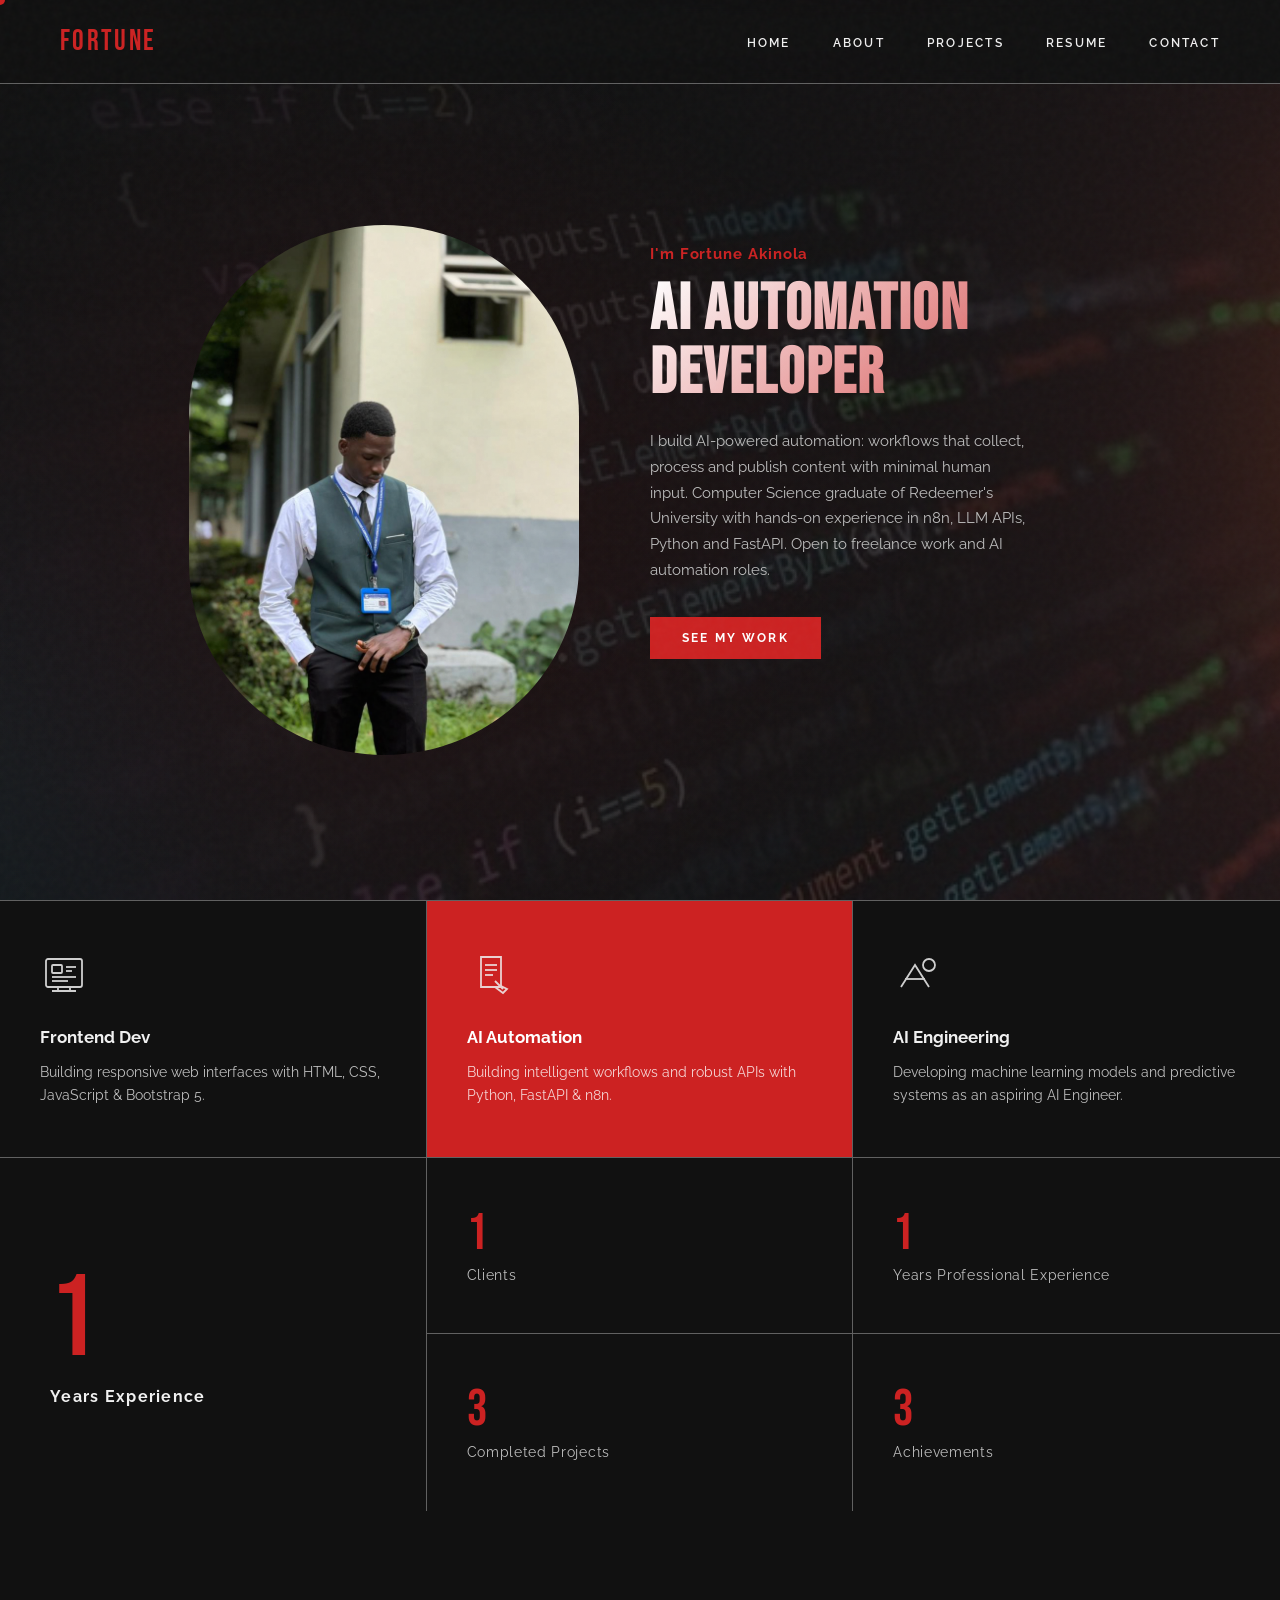
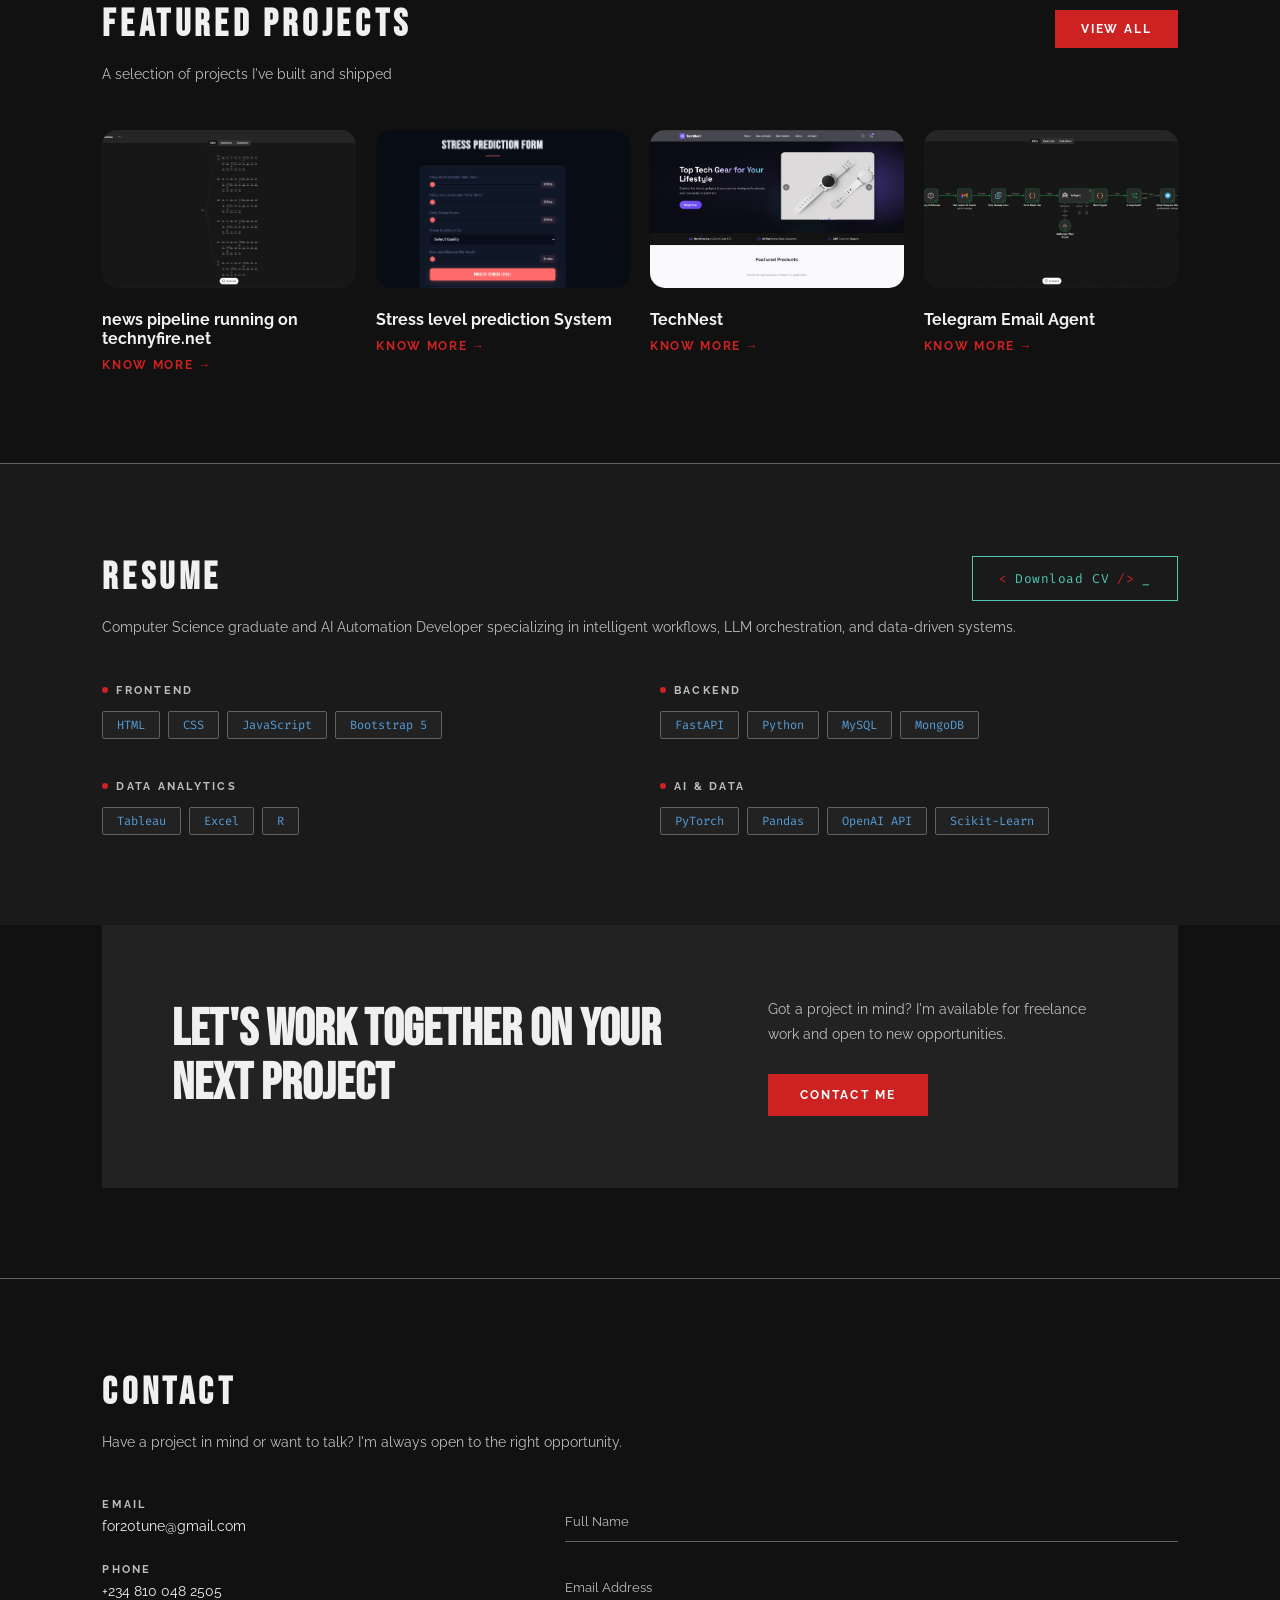
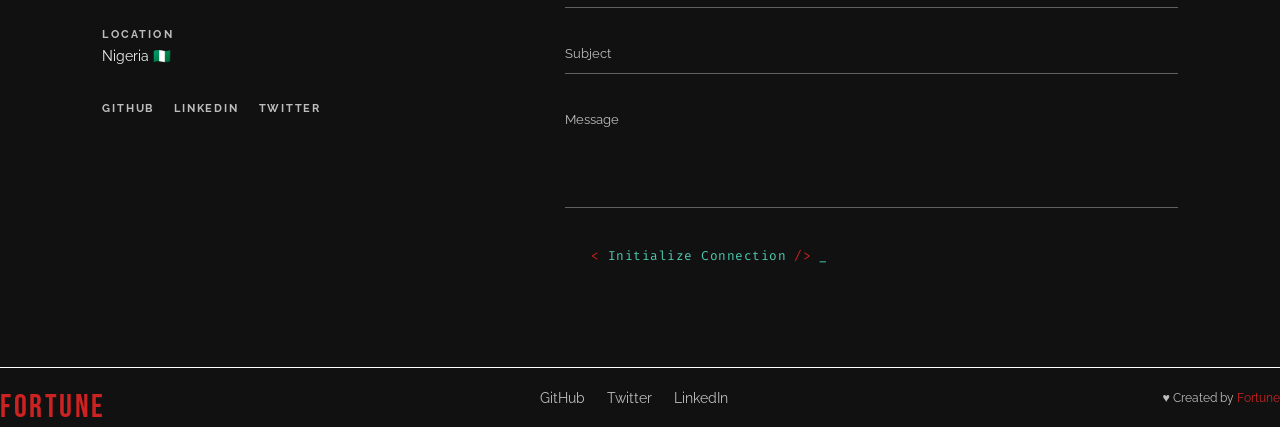
==== commit 9c05efda: "Add files via upload" ====
--- a/Fortune portfolio/index.html
+++ b/Fortune portfolio/index.html
@@ -123,44 +123,43 @@
 
   <div class="projects-grid">
 
-    <div class="project-card">
+    <div class="project-card" data-project="n8n">
       <div class="project-thumb" data-tech="n8n • OpenAI API • Python">
         <img src="./img/Technyfire workflow.jpg" alt="n8n Blog Automation Workflow">
       </div>
       <div class="project-info">
         <h3>news pipeline running on technyfire.net</h3>
-        <a href="https://github.com/For2otune/Blog-post-n8n-Automation" class="know-more" target="_blank">Know More →</a>
-      </div>
-    </div>
-
-    <div class="project-card">
+        <button class="know-more" onclick="openProjectPopup('n8n')">Know More →</button>
+      </div>
+    </div>
+
+    <div class="project-card" data-project="stress">
       <div class="project-thumb" data-tech="Html • CSS •Java Script• ML• FastAPI">
          <img src="./img/Stress level predictor scrren shot.png" alt="Student Stress Predictor screenshot">
       </div>
       <div class="project-info">
         <h3>Stress level prediction System</h3>
-        <a href="https://stress-level-prediction-system.netlify.app/"
-         class="know-more" target="_blank">Know More →</a>
-      </div>
-    </div>
-
-    <div class="project-card">
+        <button class="know-more" onclick="openProjectPopup('stress')">Know More →</button>
+      </div>
+    </div>
+
+    <div class="project-card" data-project="technest">
       <div class="project-thumb" data-tech="HTML • CSS • JavaScript • Bootstrap 5">
         <img src="./img/Technest screenshot.jpg" alt="TechNest screenshot">
       </div>
       <div class="project-info">
         <h3>TechNest</h3>
-        <a href="https://technest-website-replica.onrender.com" class="know-more" target="_blank">Know More →</a>
-      </div>
-    </div>
-
-    <div class="project-card">
+        <button class="know-more" onclick="openProjectPopup('technest')">Know More →</button>
+      </div>
+    </div>
+
+    <div class="project-card" data-project="telegram">
       <div class="project-thumb" data-tech="JavaScript • n8n • Claude AI">
         <img src="./img/Email agent.jpg" alt="Email_agent screenshot">
       </div>
       <div class="project-info">
         <h3>Telegram Email Agent</h3>
-        <a href="#" class="know-more">Know More →</a>
+        <button class="know-more" onclick="openProjectPopup('telegram')">Know More →</button>
       </div>
     </div>
 
@@ -292,16 +291,9 @@
 </section>
 
 <!-- FOOTER -->
-<footer>
-  <div class="footer-nav">
-    <a href="#home">Home</a>
-    <a href="#services">About</a>
-    <a href="#projects">Projects</a>
-    <a href="#resume">Resume</a>
-    <a href="#contact">Contact</a>
-  </div>
+ 
   <div class="footer-bottom">
-    <div class="footer-logo">F</div>
+    <div class="footer-logo">FORTUNE</div>
     <div class="footer-social">
       <a href="https://github.com/For2otune" target="_blank">GitHub</a>
       <a href="https://x.com/iAmFxrtune" target="_blank">Twitter</a>
--- a/Fortune portfolio/portfolio.css
+++ b/Fortune portfolio/portfolio.css
@@ -291,9 +291,11 @@
   display: inline-flex; align-items: center; gap: 6px;
   color: var(--red); font-size: .75rem;
   letter-spacing: .14em; text-transform: uppercase;
-  font-weight: 700; text-decoration: none; transition: gap .2s;
-}
-.know-more:hover { gap: 10px; }
+  font-weight: 700; background: transparent; border: none; outline: none;
+  cursor: pointer; text-decoration: none; font-family: inherit; padding: 0; margin: 0; box-shadow: none;
+  transition: gap .2s, opacity .2s;
+}
+.know-more:hover { gap: 10px; opacity: 0.85; }
 
 /* ===== RESUME ===== */
 #resume {
@@ -441,10 +443,10 @@
   font-weight: 600; transition: color .2s;
 }
 .footer-nav a:hover { color: var(--white); }
-.footer-bottom { display: flex; justify-content: space-between; align-items: center; }
+.footer-bottom { display: flex; justify-content: space-between; align-items: center; border-top:solid ; border-width: 1px; border-color: #fff;}
 .footer-logo {
   font-family: 'Bebas Neue', sans-serif;
-  font-size: 2rem; letter-spacing: .08em; color: var(--red);
+  font-size: 2rem; letter-spacing: .08em; color: var(--red); padding-top: 20px;
 }
 .footer-social { display: flex; gap: 22px; }
 .footer-social a {
@@ -497,3 +499,78 @@
   body { cursor: auto; }
   .cursor-dot { display: none; }
 }
+
+/* POPUP MODAL (.pm) */
+.pm-backdrop {
+  position: fixed; inset: 0; z-index: 99999;
+  background: rgba(0, 0, 0, 0.85);
+  backdrop-filter: blur(8px);
+  display: flex; align-items: center; justify-content: center;
+  opacity: 0; pointer-events: none;
+  transition: opacity 0.3s ease;
+}
+.pm-backdrop.is-active {
+  opacity: 1; pointer-events: all;
+}
+.pm-modal {
+  background: var(--bg2);
+  border: 1px solid var(--border);
+  border-radius: 16px;
+  width: min(90%, 650px);
+  max-height: 85vh;
+  overflow-y: auto;
+  padding: 32px;
+  position: relative;
+  transform: translateY(20px);
+  transition: transform 0.3s cubic-bezier(0.16, 1, 0.3, 1);
+  box-shadow: 0 20px 50px rgba(0,0,0,0.7);
+}
+.pm-backdrop.is-active .pm-modal {
+  transform: translateY(0);
+}
+.pm-close {
+  position: absolute; top: 20px; right: 20px;
+  background: var(--bg3); border: 1px solid var(--border);
+  color: var(--white); width: 36px; height: 36px;
+  border-radius: 50%; display: flex; align-items: center; justify-content: center;
+  font-size: 1.1rem; cursor: pointer; transition: background 0.2s, border-color 0.2s;
+  z-index: 10;
+}
+.pm-close:hover { background: var(--red); border-color: var(--red); color: #fff; }
+.pm-img-wrap {
+  width: 100%; aspect-ratio: 16/10; overflow: hidden;
+  background: var(--bg3); border-radius: 8px; margin-bottom: 20px;
+}
+.pm-img {
+  width: 100%; height: 100%; object-fit: cover; display: block;
+}
+.pm-modal[data-project="n8n"] .pm-img {
+  object-fit: contain; background: #0d0d0d;
+}
+.pm-title {
+  font-family: 'Bebas Neue', sans-serif;
+  font-size: 2rem; letter-spacing: .08em;
+  margin-bottom: 14px;
+}
+.pm-summary {
+  font-size: 0.92rem; color: var(--muted); line-height: 1.7; margin-bottom: 20px;
+}
+.pm-section-title {
+  font-size: .75rem; letter-spacing: .18em; text-transform: uppercase;
+  color: var(--code-green); font-weight: 700; margin: 16px 0 8px;
+  font-family: 'Fira Code', monospace;
+}
+.pm-tools { display: flex; flex-wrap: wrap; gap: 6px; margin-bottom: 16px; }
+.pm-list { padding-left: 18px; font-size: 0.88rem; color: var(--muted); margin-bottom: 16px; line-height: 1.6; }
+.pm-list li { margin-bottom: 4px; }
+.pm-status { font-size: 0.85rem; color: var(--code-green); font-style: italic; margin-bottom: 16px; }
+.pm-links { display: flex; gap: 14px; margin-top: 24px; padding-top: 18px; border-top: 1px solid var(--border); }
+.pm-btn {
+  display: inline-flex; align-items: center; gap: 6px;
+  background: var(--red); color: #fff; padding: 10px 22px;
+  font-size: .75rem; letter-spacing: .16em; text-transform: uppercase;
+  text-decoration: none; font-weight: 700; transition: background .2s, transform .15s;
+}
+.pm-btn:hover { background: var(--red-hover); transform: translateY(-2px); }
+.pm-btn.github { background: var(--bg3); border: 1px solid var(--border); color: var(--white); }
+.pm-btn.github:hover { border-color: var(--red); }
